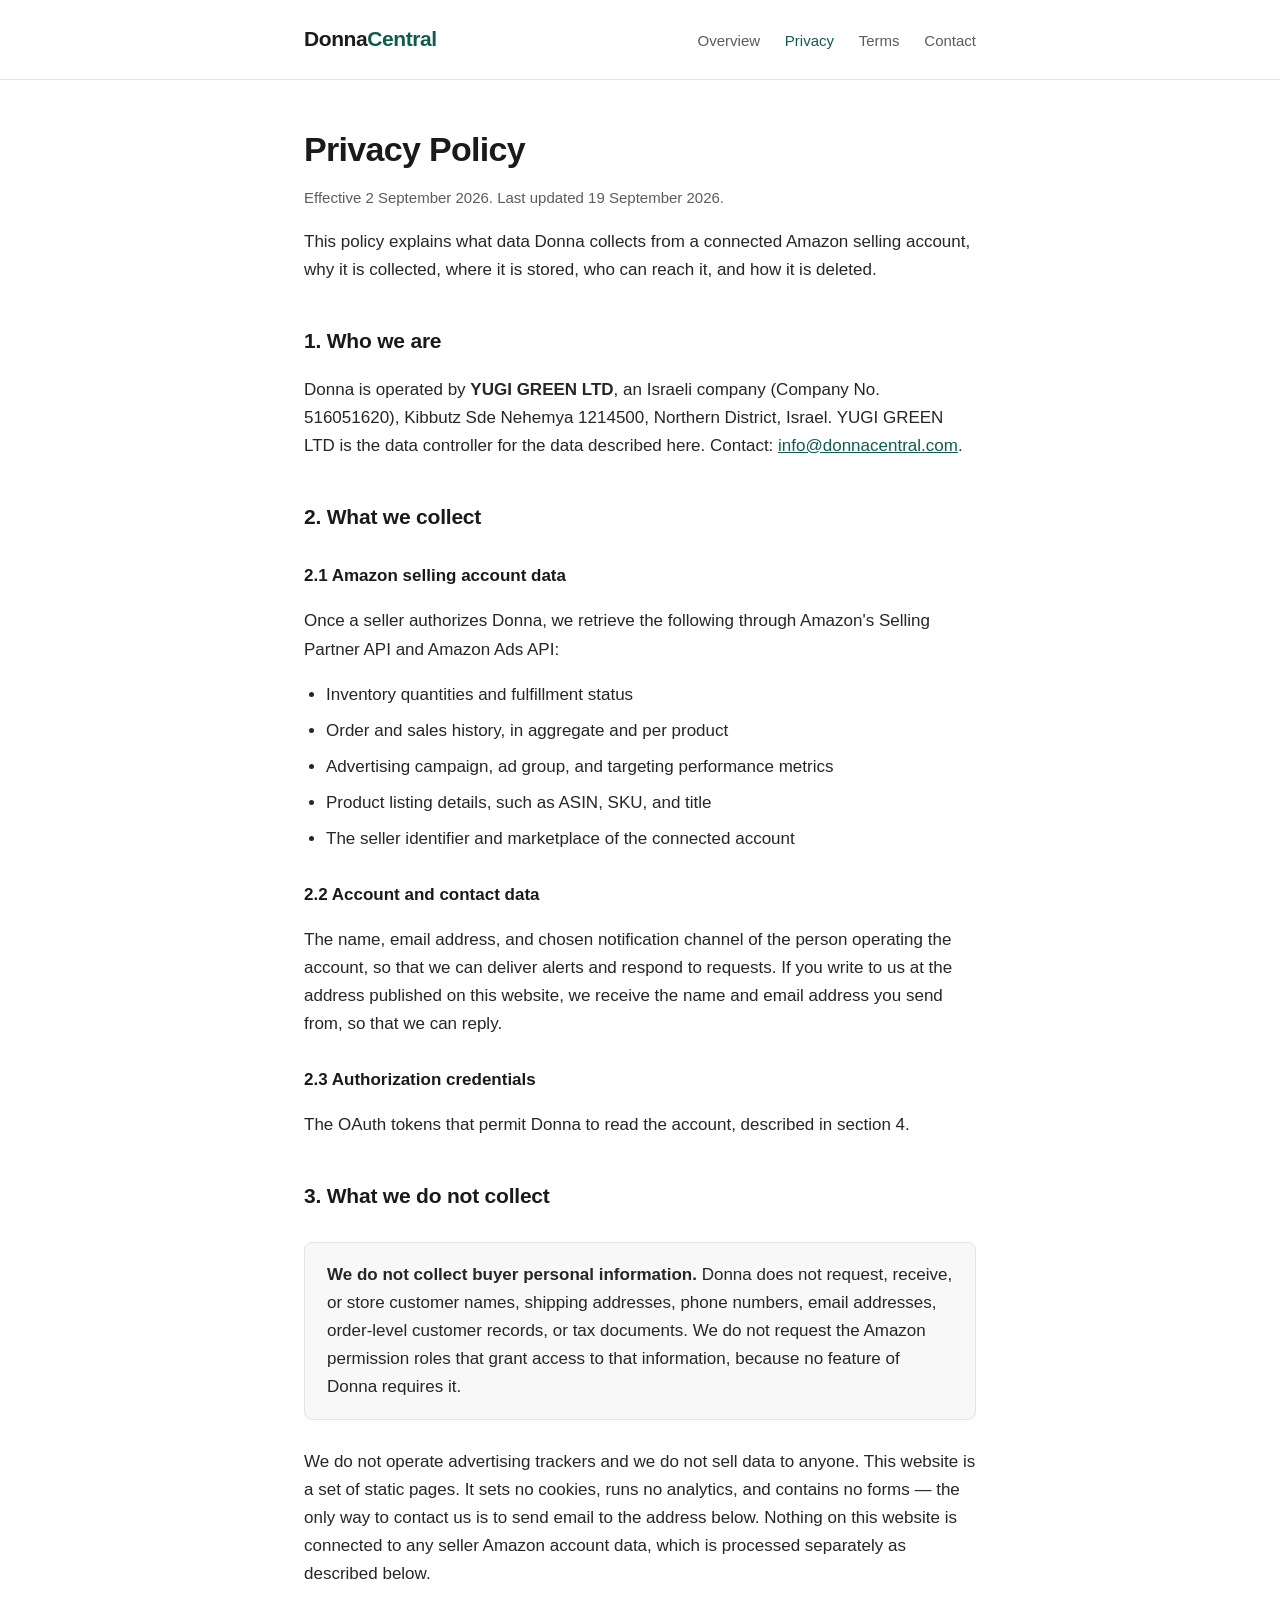
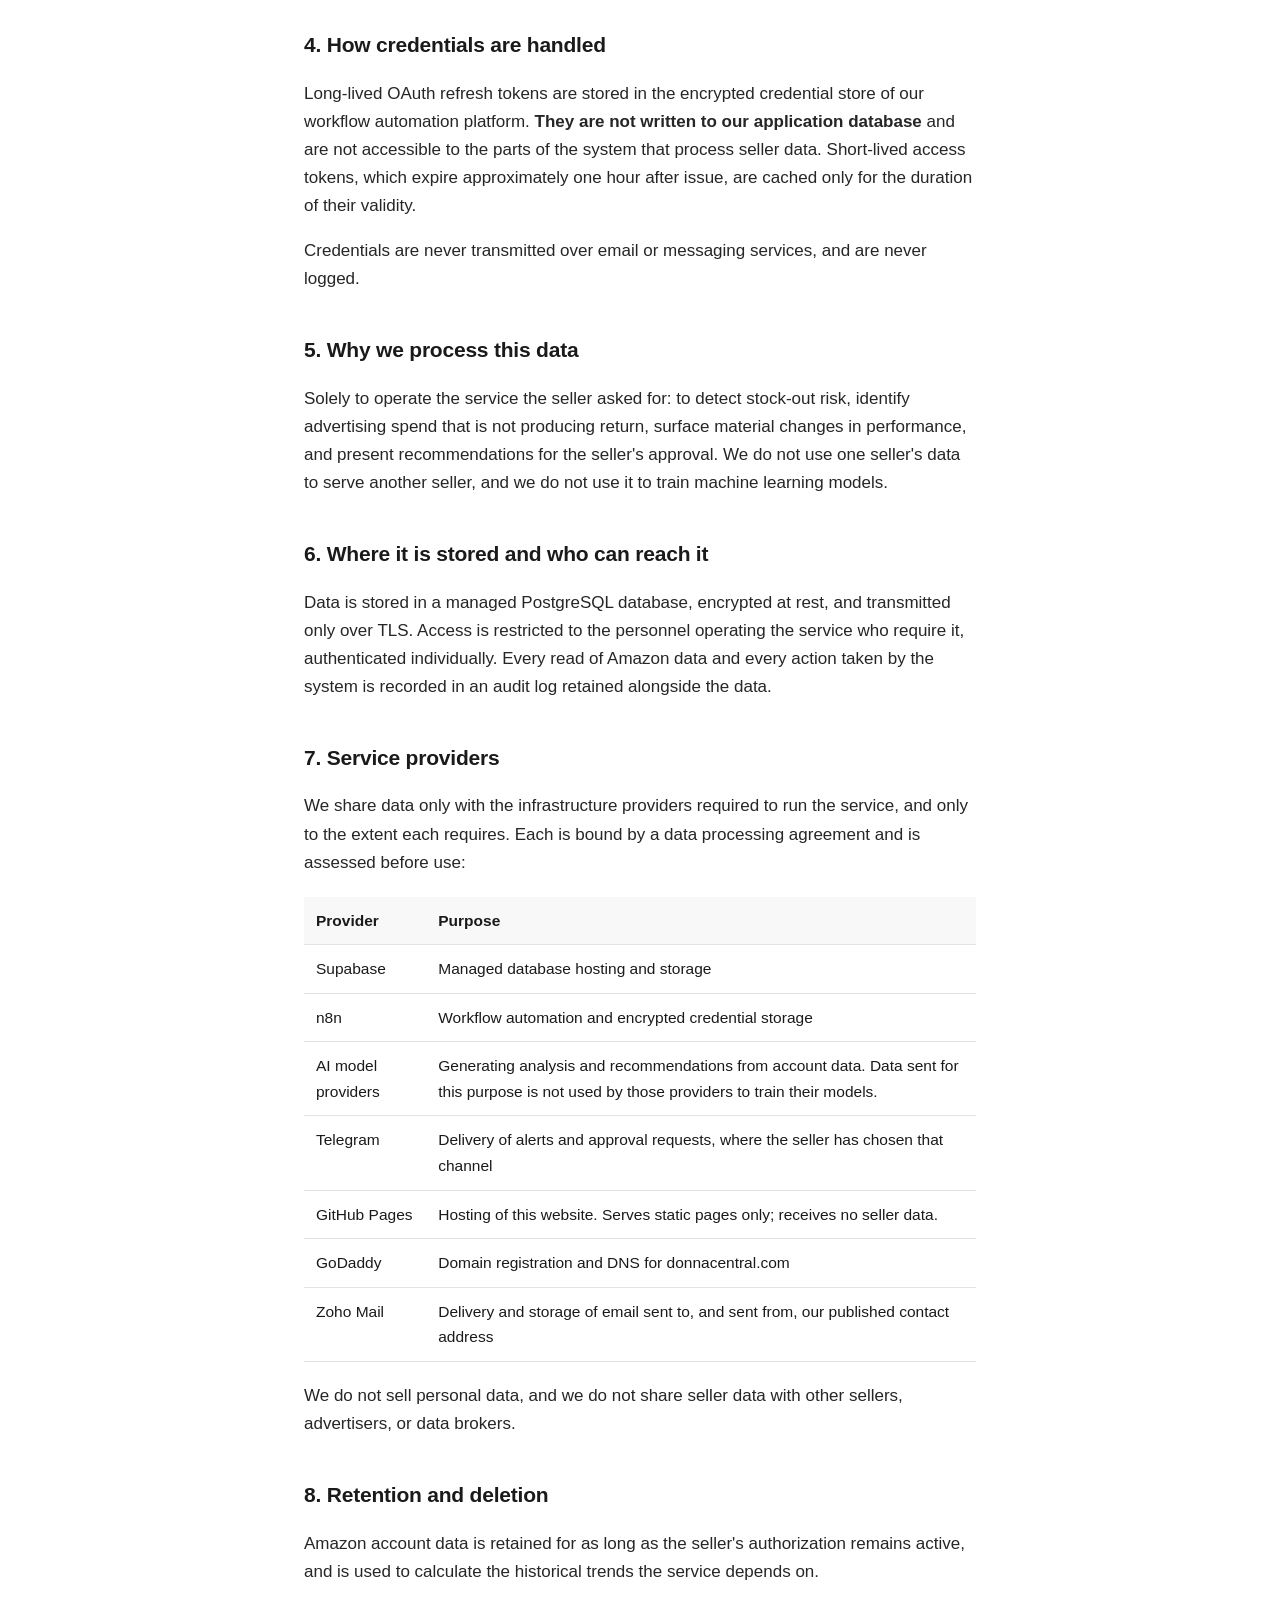
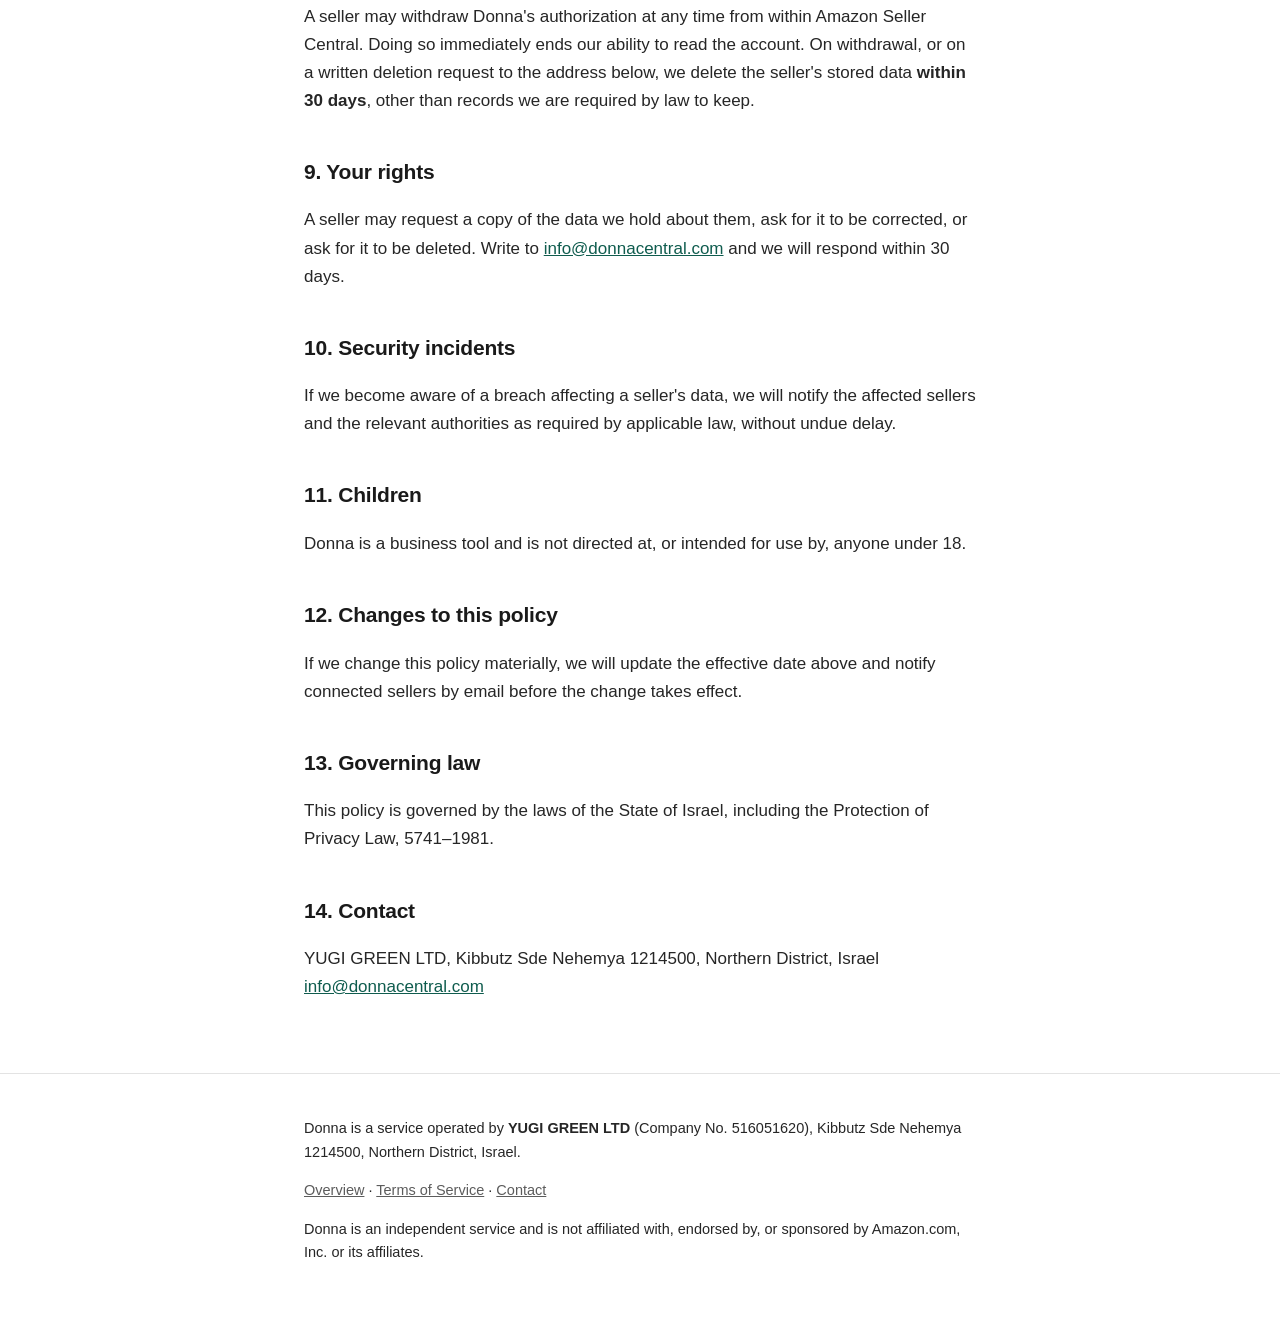
==== privacy.html @ d3251a79 "Donna Central website Static pages for donnacentral.com: overview, privacy policy, terms of service " ====
<!DOCTYPE html>
<html lang="en">
<head>
<meta charset="utf-8">
<meta name="viewport" content="width=device-width, initial-scale=1">
<title>Privacy Policy — Donna</title>
<meta name="description" content="How Donna collects, stores, protects, and deletes Amazon seller data.">
<link rel="stylesheet" href="style.css">
</head>
<body>

<header>
  <div class="wrap">
    <a class="logo" href="/">Donna<span>Central</span></a>
    <nav>
      <a href="/">Overview</a>
      <a href="/privacy.html" class="active">Privacy</a>
      <a href="/terms.html">Terms</a>
      <a href="/contact.html">Contact</a>
    </nav>
  </div>
</header>

<main class="wrap">

  <h1>Privacy Policy</h1>
  <p class="meta">Effective 2 September 2026. Last updated 19 September 2026.</p>

  <p>This policy explains what data Donna collects from a connected Amazon selling account, why it is collected, where it is stored, who can reach it, and how it is deleted.</p>

  <h2>1. Who we are</h2>
  <p>Donna is operated by <strong>YUGI GREEN LTD</strong>, an Israeli company (Company No. 516051620), Kibbutz Sde Nehemya 1214500, Northern District, Israel. YUGI GREEN LTD is the data controller for the data described here. Contact: <a href="mailto:info@donnacentral.com">info@donnacentral.com</a>.</p>

  <h2>2. What we collect</h2>

  <h3>2.1 Amazon selling account data</h3>
  <p>Once a seller authorizes Donna, we retrieve the following through Amazon's Selling Partner API and Amazon Ads API:</p>
  <ul>
    <li>Inventory quantities and fulfillment status</li>
    <li>Order and sales history, in aggregate and per product</li>
    <li>Advertising campaign, ad group, and targeting performance metrics</li>
    <li>Product listing details, such as ASIN, SKU, and title</li>
    <li>The seller identifier and marketplace of the connected account</li>
  </ul>

  <h3>2.2 Account and contact data</h3>
  <p>The name, email address, and chosen notification channel of the person operating the account, so that we can deliver alerts and respond to requests. If you write to us at the address published on this website, we receive the name and email address you send from, so that we can reply.</p>

  <h3>2.3 Authorization credentials</h3>
  <p>The OAuth tokens that permit Donna to read the account, described in section 4.</p>

  <h2>3. What we do not collect</h2>
  <div class="box">
    <p><strong>We do not collect buyer personal information.</strong> Donna does not request, receive, or store customer names, shipping addresses, phone numbers, email addresses, order-level customer records, or tax documents. We do not request the Amazon permission roles that grant access to that information, because no feature of Donna requires it.</p>
  </div>
  <p>We do not operate advertising trackers and we do not sell data to anyone. This website is a set of static pages. It sets no cookies, runs no analytics, and contains no forms &mdash; the only way to contact us is to send email to the address below. Nothing on this website is connected to any seller Amazon account data, which is processed separately as described below.</p>

  <h2>4. How credentials are handled</h2>
  <p>Long-lived OAuth refresh tokens are stored in the encrypted credential store of our workflow automation platform. <strong>They are not written to our application database</strong> and are not accessible to the parts of the system that process seller data. Short-lived access tokens, which expire approximately one hour after issue, are cached only for the duration of their validity.</p>
  <p>Credentials are never transmitted over email or messaging services, and are never logged.</p>

  <h2>5. Why we process this data</h2>
  <p>Solely to operate the service the seller asked for: to detect stock-out risk, identify advertising spend that is not producing return, surface material changes in performance, and present recommendations for the seller's approval. We do not use one seller's data to serve another seller, and we do not use it to train machine learning models.</p>

  <h2>6. Where it is stored and who can reach it</h2>
  <p>Data is stored in a managed PostgreSQL database, encrypted at rest, and transmitted only over TLS. Access is restricted to the personnel operating the service who require it, authenticated individually. Every read of Amazon data and every action taken by the system is recorded in an audit log retained alongside the data.</p>

  <h2>7. Service providers</h2>
  <p>We share data only with the infrastructure providers required to run the service, and only to the extent each requires. Each is bound by a data processing agreement and is assessed before use:</p>
  <table>
    <tr><th>Provider</th><th>Purpose</th></tr>
    <tr><td>Supabase</td><td>Managed database hosting and storage</td></tr>
    <tr><td>n8n</td><td>Workflow automation and encrypted credential storage</td></tr>
    <tr><td>AI model providers</td><td>Generating analysis and recommendations from account data. Data sent for this purpose is not used by those providers to train their models.</td></tr>
    <tr><td>Telegram</td><td>Delivery of alerts and approval requests, where the seller has chosen that channel</td></tr>
    <tr><td>GitHub Pages</td><td>Hosting of this website. Serves static pages only; receives no seller data.</td></tr>
    <tr><td>GoDaddy</td><td>Domain registration and DNS for donnacentral.com</td></tr>
    <tr><td>Zoho Mail</td><td>Delivery and storage of email sent to, and sent from, our published contact address</td></tr>
  </table>
  <p>We do not sell personal data, and we do not share seller data with other sellers, advertisers, or data brokers.</p>

  <h2>8. Retention and deletion</h2>
  <p>Amazon account data is retained for as long as the seller's authorization remains active, and is used to calculate the historical trends the service depends on.</p>
  <p>A seller may withdraw Donna's authorization at any time from within Amazon Seller Central. Doing so immediately ends our ability to read the account. On withdrawal, or on a written deletion request to the address below, we delete the seller's stored data <strong>within 30 days</strong>, other than records we are required by law to keep.</p>

  <h2>9. Your rights</h2>
  <p>A seller may request a copy of the data we hold about them, ask for it to be corrected, or ask for it to be deleted. Write to <a href="mailto:info@donnacentral.com">info@donnacentral.com</a> and we will respond within 30 days.</p>

  <h2>10. Security incidents</h2>
  <p>If we become aware of a breach affecting a seller's data, we will notify the affected sellers and the relevant authorities as required by applicable law, without undue delay.</p>

  <h2>11. Children</h2>
  <p>Donna is a business tool and is not directed at, or intended for use by, anyone under 18.</p>

  <h2>12. Changes to this policy</h2>
  <p>If we change this policy materially, we will update the effective date above and notify connected sellers by email before the change takes effect.</p>

  <h2>13. Governing law</h2>
  <p>This policy is governed by the laws of the State of Israel, including the Protection of Privacy Law, 5741&ndash;1981.</p>

  <h2>14. Contact</h2>
  <p>YUGI GREEN LTD, Kibbutz Sde Nehemya 1214500, Northern District, Israel<br>
  <a href="mailto:info@donnacentral.com">info@donnacentral.com</a></p>

</main>

<footer>
  <div class="wrap">
    <p>Donna is a service operated by <strong>YUGI GREEN LTD</strong> (Company No. 516051620), Kibbutz Sde Nehemya 1214500, Northern District, Israel.</p>
    <p><a href="/">Overview</a> &middot; <a href="/terms.html">Terms of Service</a> &middot; <a href="/contact.html">Contact</a></p>
    <p>Donna is an independent service and is not affiliated with, endorsed by, or sponsored by Amazon.com, Inc. or its affiliates.</p>
  </div>
</footer>

</body>
</html>
---- style.css ----
:root {
  --ink: #1a1a1a;
  --muted: #5c5c5c;
  --line: #e3e3e3;
  --accent: #0f5c4e;
  --bg: #ffffff;
  --soft: #f7f8f7;
}

* { box-sizing: border-box; }

body {
  margin: 0;
  font-family: -apple-system, BlinkMacSystemFont, "Segoe UI", Roboto, Helvetica, Arial, sans-serif;
  font-size: 17px;
  line-height: 1.65;
  color: var(--ink);
  background: var(--bg);
}

.wrap {
  max-width: 720px;
  margin: 0 auto;
  padding: 0 24px;
}

header {
  border-bottom: 1px solid var(--line);
  padding: 22px 0;
  margin-bottom: 48px;
}

header .wrap {
  display: flex;
  align-items: baseline;
  justify-content: space-between;
  flex-wrap: wrap;
  gap: 12px;
}

.logo {
  font-size: 21px;
  font-weight: 700;
  letter-spacing: -0.02em;
  color: var(--ink);
  text-decoration: none;
}

.logo span { color: var(--accent); }

nav a {
  color: var(--muted);
  text-decoration: none;
  margin-left: 20px;
  font-size: 15px;
}

nav a:hover, nav a.active { color: var(--accent); }

h1 {
  font-size: 34px;
  line-height: 1.25;
  letter-spacing: -0.02em;
  margin: 0 0 16px;
}

h2 {
  font-size: 21px;
  margin: 40px 0 12px;
  letter-spacing: -0.01em;
}

h3 {
  font-size: 17px;
  margin: 28px 0 8px;
}

p, li { color: #262626; }

.lead {
  font-size: 19px;
  color: var(--muted);
  margin-bottom: 36px;
}

a { color: var(--accent); }

ul { padding-left: 22px; }
li { margin-bottom: 8px; }

table {
  width: 100%;
  border-collapse: collapse;
  margin: 20px 0;
  font-size: 15.5px;
}

th, td {
  text-align: left;
  padding: 11px 12px;
  border-bottom: 1px solid var(--line);
  vertical-align: top;
}

th {
  background: var(--soft);
  font-weight: 600;
}

.box {
  background: var(--soft);
  border: 1px solid var(--line);
  border-radius: 8px;
  padding: 18px 22px;
  margin: 28px 0;
}

.box p:first-child { margin-top: 0; }
.box p:last-child { margin-bottom: 0; }

.meta {
  font-size: 15px;
  color: var(--muted);
}

footer {
  border-top: 1px solid var(--line);
  margin-top: 72px;
  padding: 28px 0 56px;
  font-size: 14.5px;
  color: var(--muted);
}

footer a { color: var(--muted); }

@media (max-width: 560px) {
  h1 { font-size: 27px; }
  nav a { margin: 0 16px 0 0; }
  header .wrap { display: block; }
  nav { margin-top: 10px; }
}
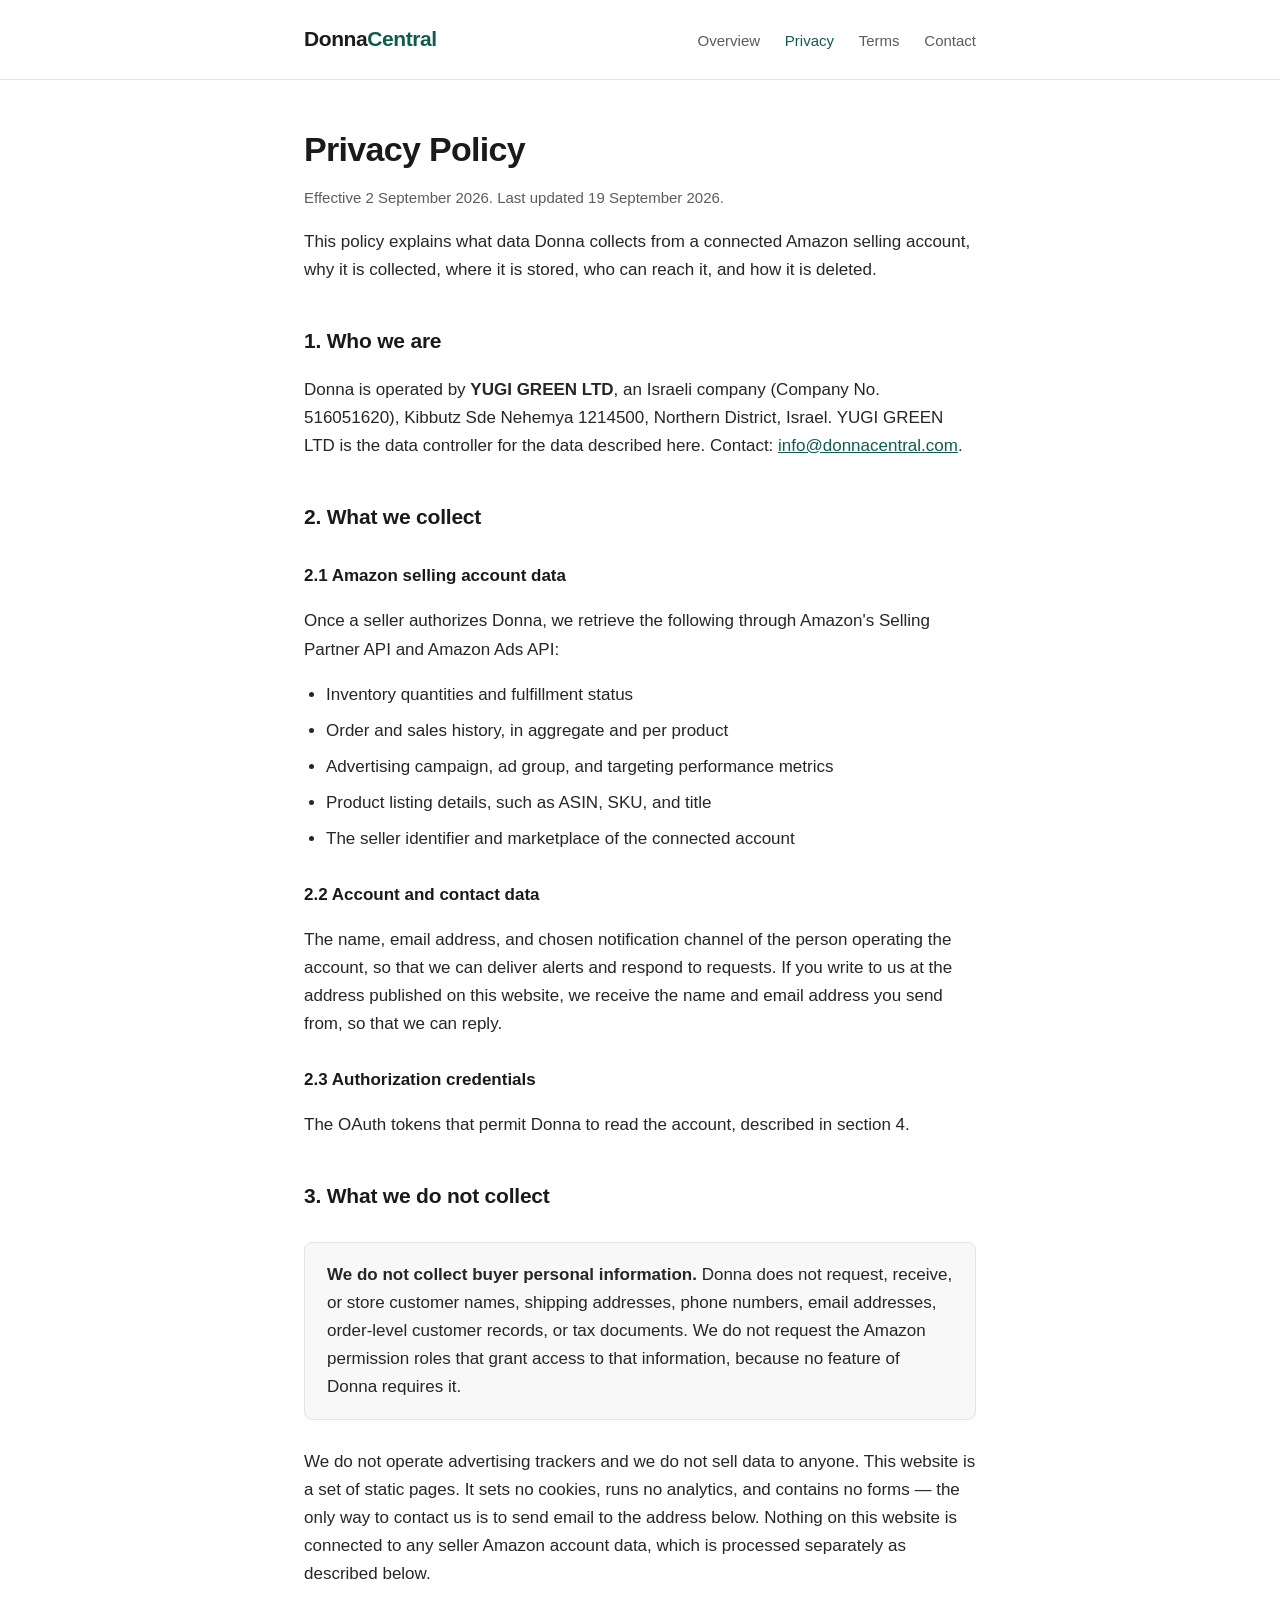
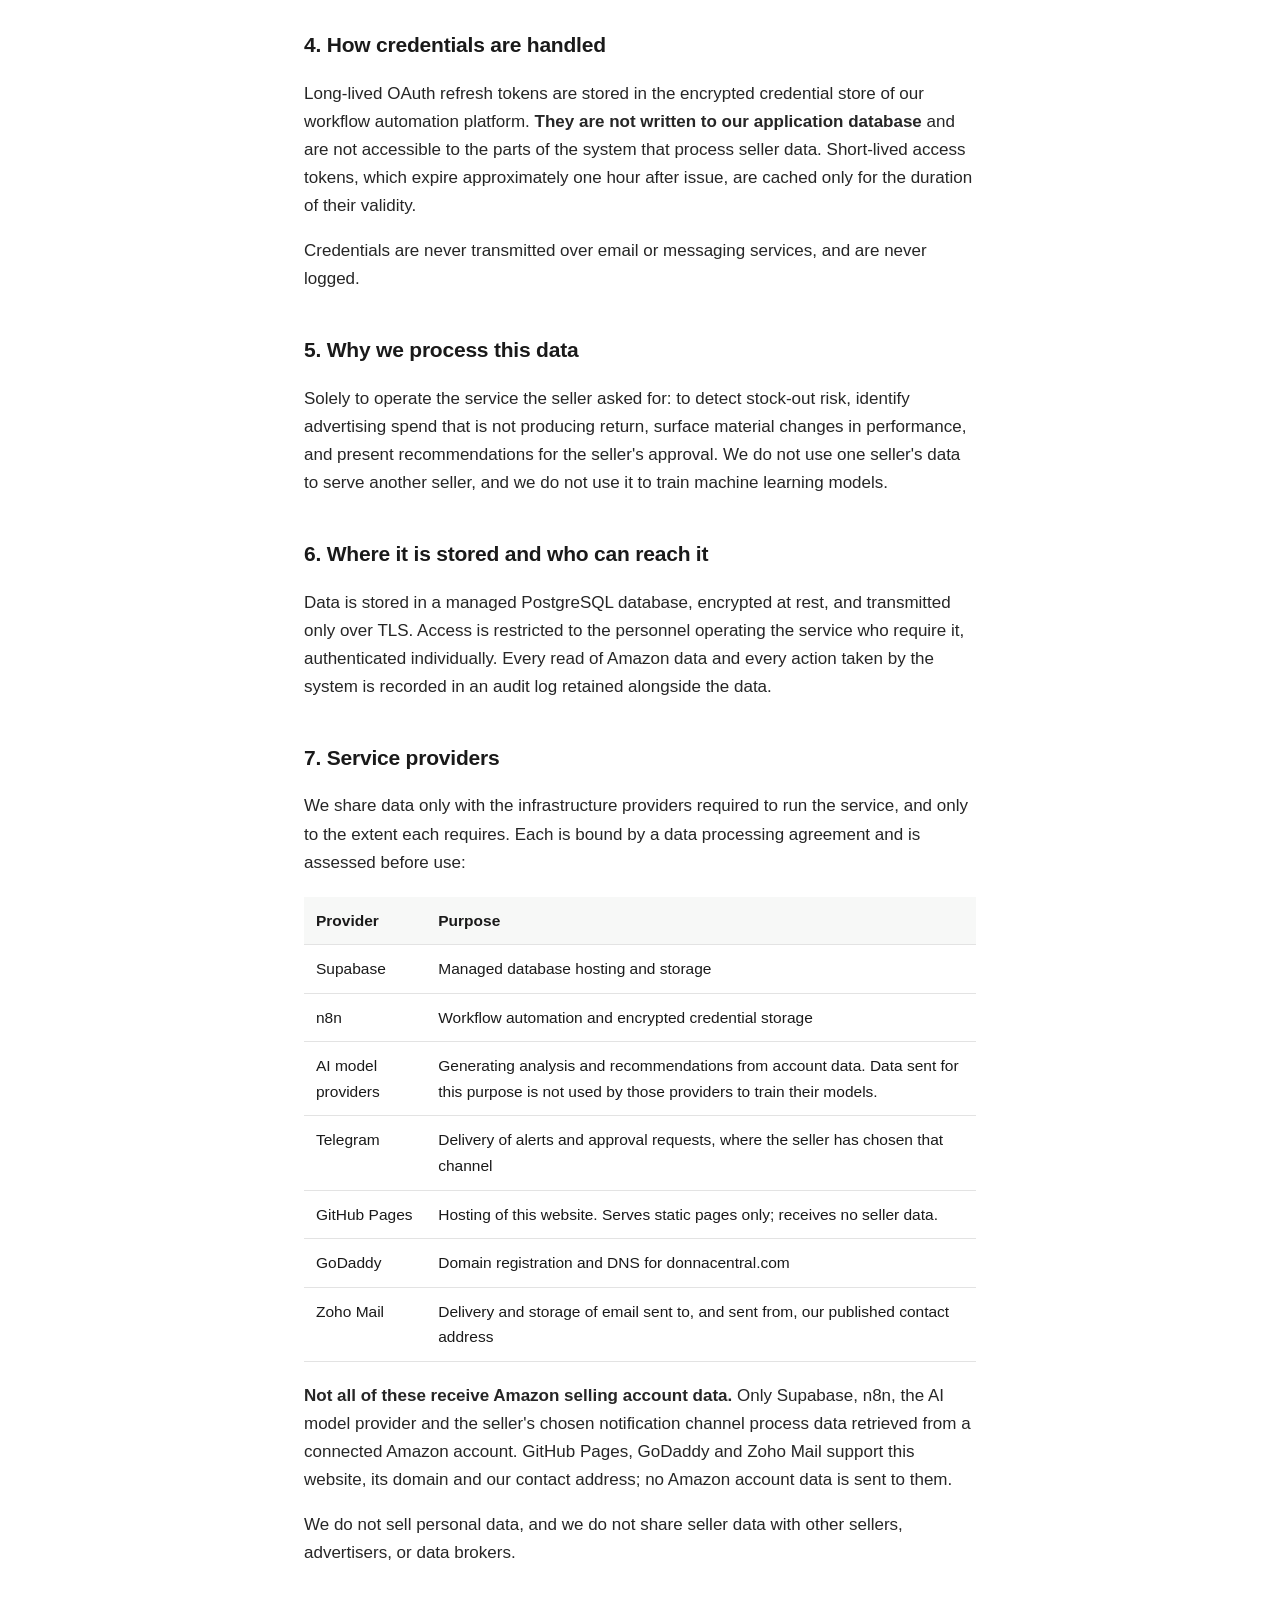
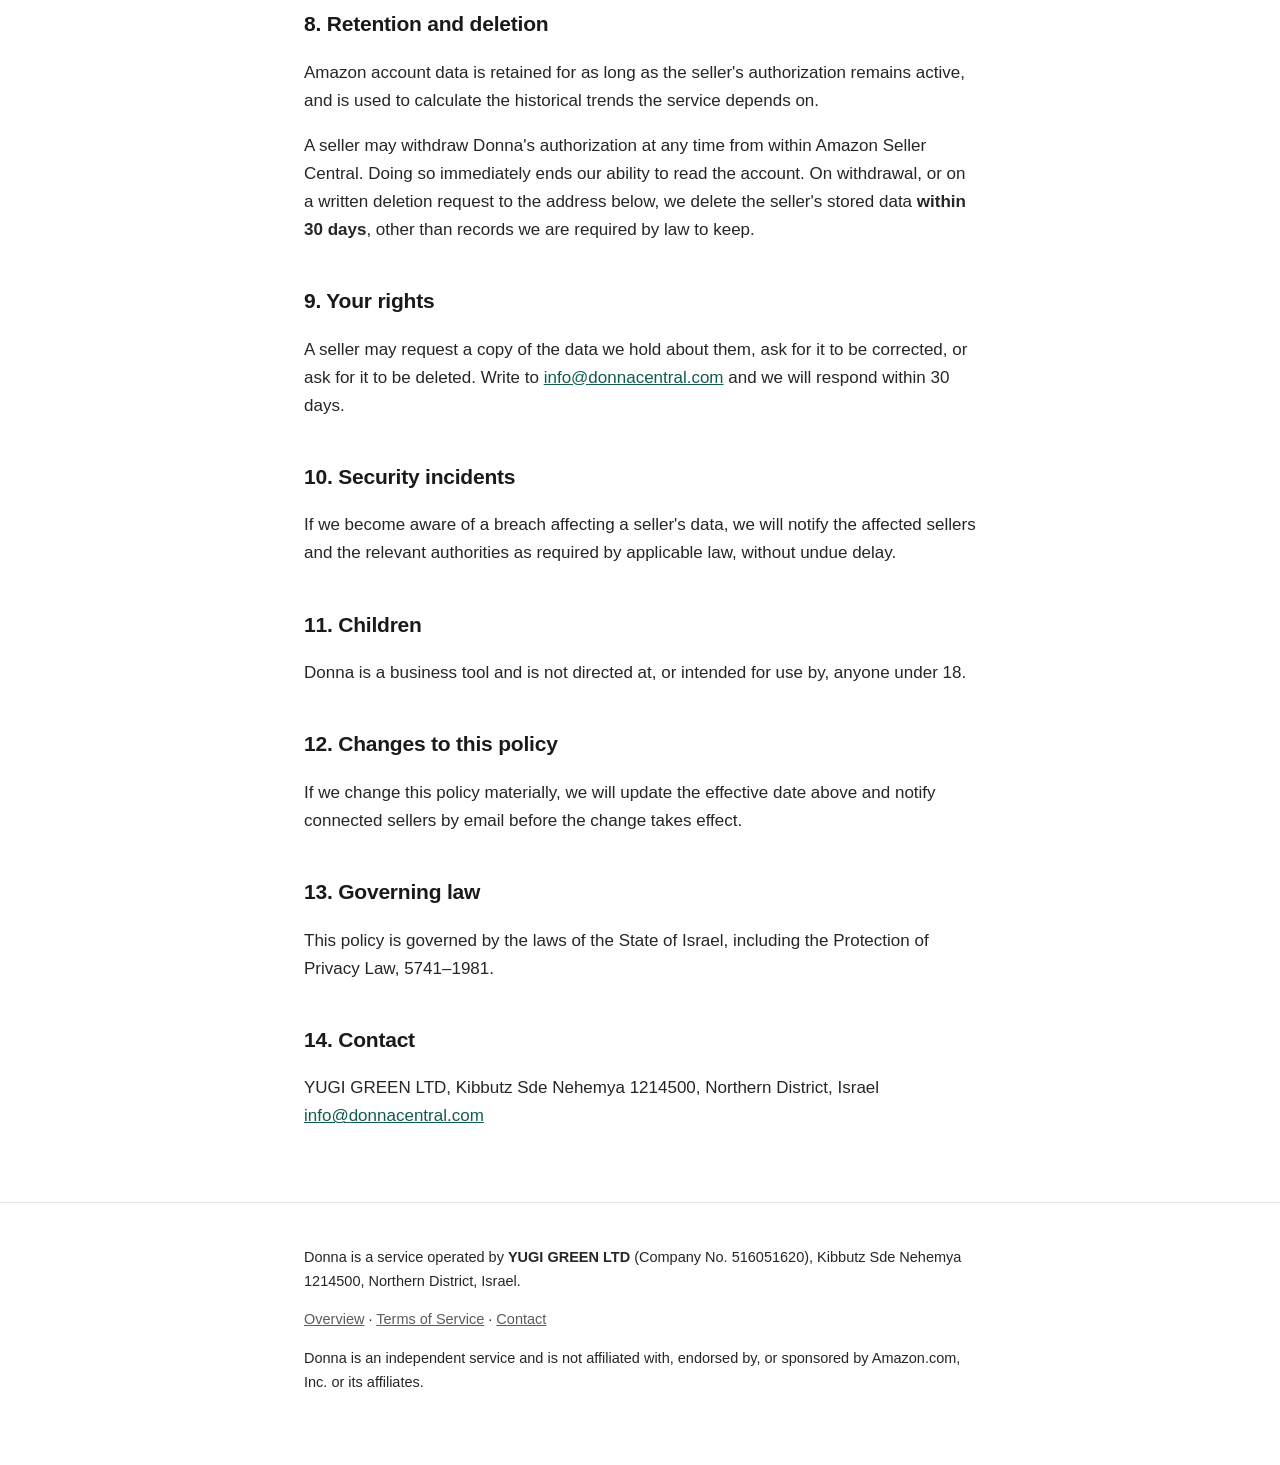
==== commit 3b6b7d90: "Privacy: distinguish providers that receive account data from those that do not Co-Authored-By: Clau" ====
--- a/privacy.html
+++ b/privacy.html
@@ -77,6 +77,7 @@
     <tr><td>GoDaddy</td><td>Domain registration and DNS for donnacentral.com</td></tr>
     <tr><td>Zoho Mail</td><td>Delivery and storage of email sent to, and sent from, our published contact address</td></tr>
   </table>
+  <p><strong>Not all of these receive Amazon selling account data.</strong> Only Supabase, n8n, the AI model provider and the seller's chosen notification channel process data retrieved from a connected Amazon account. GitHub Pages, GoDaddy and Zoho Mail support this website, its domain and our contact address; no Amazon account data is sent to them.</p>
   <p>We do not sell personal data, and we do not share seller data with other sellers, advertisers, or data brokers.</p>
 
   <h2>8. Retention and deletion</h2>
